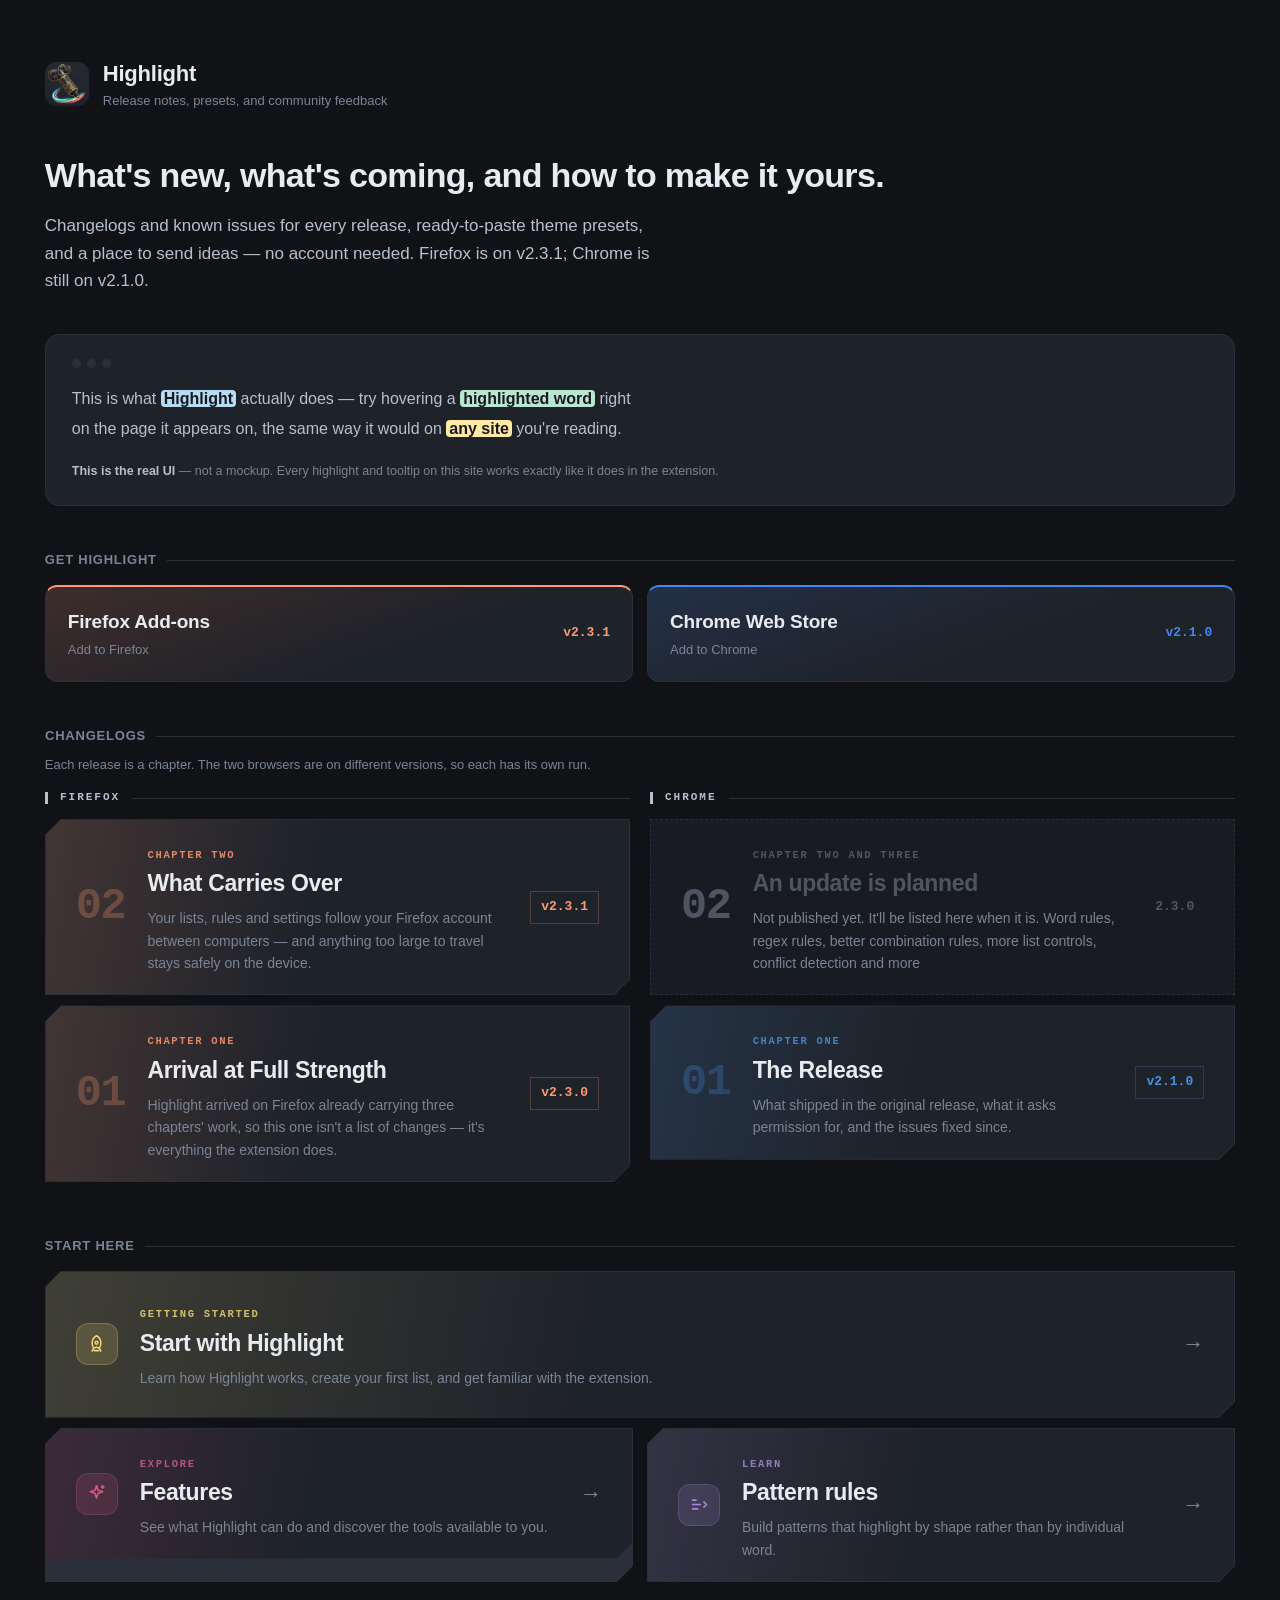
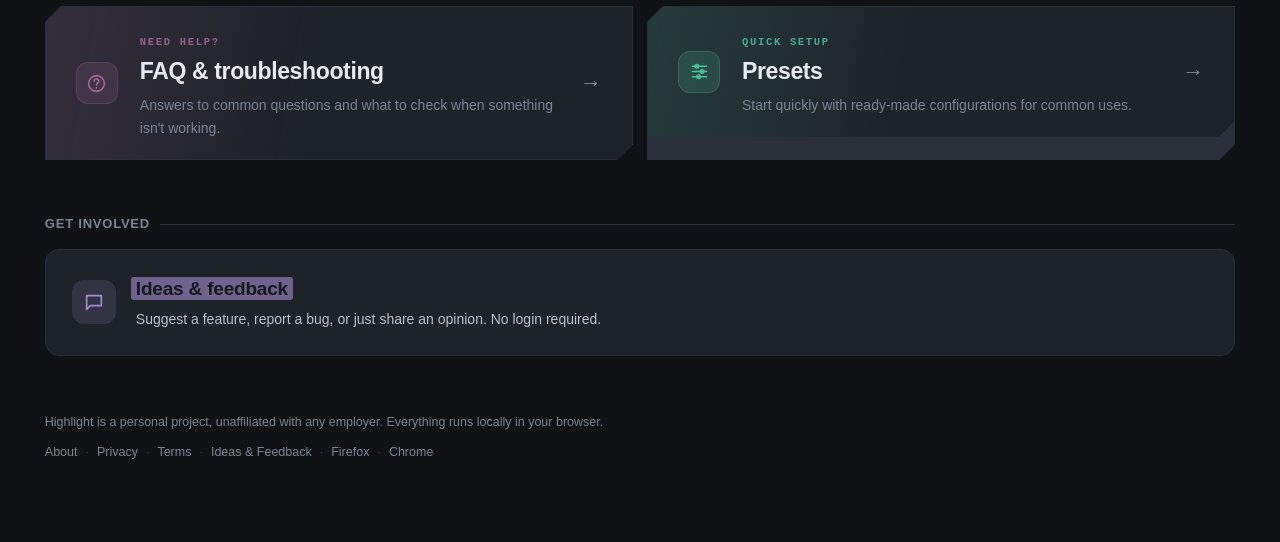
==== index.html @ 870a03f5 "Add files via upload" ====
<!DOCTYPE html>
<html lang="en">
<head>
<meta charset="utf-8" />
<meta name="viewport" content="width=device-width, initial-scale=1" />
<title>Highlight — Home</title>
<style>
  :root {
    --bg: #101216; --panel: #1e2229; --panel-alt: #181b21; --border: #2a2f39;
    --text: #e8ecf1; --text-soft: #b7c0cc; --muted: #7b8494;
    --accent: #3D8BFD; --accent-soft: rgba(61,139,253,0.15);
    --green: #7dd3a0; --amber: #ffd166; --red: #ff8080; --purple: #c9a6f0;
    --radius: 14px;
  }
  * { box-sizing: border-box; }
  body {
    margin: 0; background: var(--bg); color: var(--text);
    font-family: -apple-system, "Segoe UI", Roboto, Arial, sans-serif;
    line-height: 1.6;
  }
  .wrap { max-width: 1600px; margin: 0 auto; padding: 56px clamp(20px, 3.5vw, 72px) 80px; }
  .brand { display:flex; align-items:center; gap:14px; margin-bottom: 36px; }
  .brand img { width:44px; height:44px; border-radius:11px; }
  .brand .name { font-size: 22px; font-weight: 800; letter-spacing: -0.01em; }
  .brand .sub { color: var(--muted); font-size: 13px; }
  h1 { font-size: 34px; margin: 0 0 10px; letter-spacing: -0.02em; }
  .lede { color: var(--text-soft); font-size: 17px; max-width: 620px; margin: 0 0 40px; }
  .section-title { font-size: 13px; font-weight: 700; text-transform: uppercase; letter-spacing: .06em; color: var(--muted); margin: 44px 0 14px; display:flex; align-items:center; gap:10px; }
  .section-title::after { content:""; flex:1; height:1px; background: var(--border); }
  .section-note { color: var(--muted); font-size: 13px; margin: -6px 0 14px; }
  footer { margin-top: 56px; color: var(--muted); font-size: 12.5px; }
  .footer-links { margin-top: 10px; display:flex; gap: 8px; align-items:center; flex-wrap: wrap; }
  .footer-links a { color: var(--muted); text-decoration:none; }
  .footer-links a:hover { color: var(--accent); }
  .footer-links span { color: var(--border); }

  @keyframes hlxFadeUp { from { opacity: 0; transform: translateY(8px); } to { opacity: 1; transform: translateY(0); } }
  .wrap > * { animation: hlxFadeUp .5s ease both; }
  .wrap > *:nth-child(1) { animation-delay: 0s; }
  .wrap > *:nth-child(2) { animation-delay: .04s; }
  .wrap > *:nth-child(3) { animation-delay: .08s; }
  .wrap > *:nth-child(4) { animation-delay: .12s; }
  .wrap > *:nth-child(5) { animation-delay: .16s; }
  .wrap > *:nth-child(n+6) { animation-delay: .2s; }
  @media (prefers-reduced-motion: reduce) {
    .wrap > * { animation: none; }
  }
  details { transition: border-color .15s ease, background-color .15s ease; }
  details:hover { border-color: var(--accent); }
  summary { transition: color .12s ease; }

  .hero-demo {
    background: var(--panel); border: 1px solid var(--border); border-radius: var(--radius);
    padding: 24px 26px; margin: 28px 0 40px; position: relative; overflow: visible;
  }
  .hero-demo .browser-chrome { display:flex; align-items:center; gap:6px; margin-bottom: 16px; }
  .hero-demo .browser-chrome span { width:9px; height:9px; border-radius:50%; background: var(--border); }
  .hero-demo p { margin: 0; font-size: 16px; line-height: 1.9; color: var(--text-soft); max-width: 560px; }
  .hlx-demo-mark {
    position: relative; border-radius: 4px; padding: 0 3px; cursor: default;
    color: #0a0e14; font-weight: 600; transition: filter .1s ease;
  }
  .hlx-demo-mark:hover { filter: brightness(0.92); }

  .hlx-demo-mark.blue  { background: #B6DCF5; color: #16181d; }
  .hlx-demo-mark.green { background: #B8E6D0; color: #16181d; }
  .hlx-demo-mark.amber { background: #FFE9A3; color: #16181d; }
  .hlx-demo-note {
    position: absolute; left: 50%; bottom: calc(100% + 8px); transform: translateX(-50%) translateY(4px);
    width: 210px; background: #14161c; border: 1px solid var(--accent); border-radius: 10px;
    padding: 9px 12px 11px; box-shadow: 0 12px 28px rgba(0,0,0,0.45);
    opacity: 0; pointer-events: none; transition: opacity .15s ease, transform .15s ease;
    z-index: 5; text-align: left; display: flex; flex-direction: column; gap: 3px;
  }
  .hlx-demo-mark:hover .hlx-demo-note, .hlx-demo-mark:focus .hlx-demo-note {
    opacity: 1; transform: translateX(-50%) translateY(0);
  }
  .hlx-demo-note .note-title {
    font-size: 10.5px; font-weight: 700; letter-spacing: .03em; text-transform: uppercase;
    color: var(--accent); margin-bottom: 3px;
  }
  .hlx-demo-note .note-msg { font-size: 12px; line-height: 1.4; color: var(--text-soft); font-weight: 400; }
  .hero-demo .caption { margin-top: 16px; font-size: 12.5px; color: var(--muted); }
  .hero-demo .caption strong { color: var(--text-soft); }

/* =========================================
   COLOR SYSTEM
   ========================================= */

/* ---------- START HERE ---------- */

.c-butter {
  --c: #F0D778;
  --c-soft: rgba(240,215,120,0.16);
  --c-mark: rgba(240,215,120,0.85);
  --c-quiet: rgba(240,215,120,0.24);
}

.c-berry {
  --c: #D45B82;
  --c-soft: rgba(212,91,130,0.16);
  --c-mark: rgba(212,91,130,0.60);
  --c-quiet: rgba(212,91,130,0.24);
}

.c-mauve {
  --c: #A86A9D;
  --c-soft: rgba(168,106,157,0.16);
  --c-mark: rgba(168,106,157,0.60);
  --c-quiet: rgba(168,106,157,0.24);
}

.c-lavender {
  --c: #A58CD2;
  --c-soft: rgba(165,140,210,0.16);
  --c-mark: rgba(165,140,210,0.60);
  --c-quiet: rgba(165,140,210,0.24);
}

.c-emerald {
  --c: #4BC39B;
  --c-soft: rgba(75,195,155,0.16);
  --c-mark: rgba(75,195,155,0.60);
  --c-quiet: rgba(75,195,155,0.24);
}

.c-orange {
  --c: #FF9970;
  --c-soft: rgba(255,153,112,0.16);
  --c-mark: rgba(255,153,112,0.42);
  --c-quiet: rgba(255,153,112,0.24);
}

.c-sky {
  --c: #4A90E2;
  --c-soft: rgba(74,144,226,0.16);
  --c-mark: rgba(74,144,226,0.42);
  --c-quiet: rgba(74,144,226,0.24);
}


/* ---------- DARK-TEXT MARKS ---------- */

.c-butter .mark,
.c-emerald .mark,
.c-sky .mark,
.c-lavender .mark,
.c-mauve .mark {
  color: #16181d;
}


/* ---------- UNIVERSAL MARK ---------- */

.mark {
  background: var(--c-mark);
  border-radius: 3px;
  padding: 1px 5px;
  margin-left: -5px;
  box-decoration-break: clone;
  -webkit-box-decoration-break: clone;
  transition:
    background-color .18s ease,
    color .18s ease;
}

.start-primary {
  margin-bottom: 14px;
}

.start-primary .chapter-inner {
  min-height: 145px;
}

.start-grid {
  display: grid;
  grid-template-columns: 1fr 1fr;
  gap: 14px;
}

.start-card {
  margin: 0;
}

.start-card .chapter-inner {
  min-height: 125px;
}


.start-icon {
  width: 42px;
  height: 42px;
  flex: 0 0 42px;

  display: flex;
  align-items: center;
  justify-content: center;

  border: 1px solid var(--c-quiet);
  border-radius: 12px;

  background: var(--c-soft);
  color: var(--c);

  transition:
    transform .18s ease,
    background .18s ease;
}

.start-icon svg {
  width: 21px;
  height: 21px;
}

.chapter:hover .start-icon {
  transform: translateY(-2px);
  background: var(--c-soft);
}

.chapter-arrow {
  font-size: 22px;
  line-height: 1;
  opacity: .5;
  align-self: center;

  transition:
    transform .18s ease,
    opacity .18s ease;
}

.chapter:hover .chapter-arrow {
  opacity: .9;
  transform: translateX(4px);
}

@media (max-width: 760px) {
  .start-grid {
    grid-template-columns: 1fr;
    gap: 10px;
  }

  .start-primary .chapter-inner,
  .start-card .chapter-inner {
    min-height: 0;
  }
}

  a.card:hover .mark {
    background: var(--c);
    color: #0a0e14;
  }
  .card {
    display: block; text-decoration: none; color: inherit; position: relative;
    background: var(--panel); border: 1px solid var(--border); border-radius: var(--radius);
    padding: 20px 22px;
    transition: border-color .15s ease, transform .15s ease, box-shadow .18s ease, background-color .15s ease;
  }
  a.card:hover { transform: translateY(-2px); box-shadow: 0 10px 24px rgba(0,0,0,0.28); }
  .card h3 { margin: 0 0 5px; font-size: 16px; letter-spacing: -0.01em; }
  .card p { margin: 0; color: var(--muted); font-size: 13.5px; }
  .card .icon {
    width: 32px; height: 32px; border-radius: 9px; display:flex; align-items:center; justify-content:center;
    background: var(--c-soft); color: var(--c); flex-shrink: 0;
    transition: color .15s ease, background-color .15s ease;
  }
  a.card:hover .icon { color: #0a0e14; background: var(--c); }
  a.card:hover { border-color: var(--c); }
  .card-primary { display:flex; align-items:center; gap: 20px; padding: 24px 26px; margin-bottom: 14px; }
  .card-primary .icon { width: 44px; height: 44px; border-radius: 12px; }
  .card-primary h3 { font-size: 19px; margin-bottom: 4px; }
  .card-primary p { font-size: 14px; color: var(--text-soft); }
  .card-primary .kicker {
    display:inline-block; font-size: 10.5px; font-weight: 700; letter-spacing: .05em; text-transform: uppercase;
    color: var(--c); margin-bottom: 6px;
  }
  .card > .kicker {
    display:inline-block; font-size: 10.5px; font-weight: 700; letter-spacing: .05em; text-transform: uppercase;
    color: var(--c); margin-bottom: 6px;
  }
  .card .icon + .kicker { margin-top: 12px; }
  .store-row { display: grid; grid-template-columns: 1fr 1fr; gap: 14px; margin-bottom: 6px; }
  @media (max-width: 620px) { .store-row { grid-template-columns: 1fr; } }
  .store {
    position: relative; display: flex; align-items: center; justify-content: space-between;
    gap: 16px; text-decoration: none; color: inherit; overflow: hidden;
    background: linear-gradient(160deg, var(--c-soft), transparent 62%), var(--panel);
    border: 1px solid var(--border); border-top: 2px solid var(--c);
    border-radius: 12px; padding: 20px 22px;
    transition: border-color .15s ease, transform .15s ease, box-shadow .18s ease;
  }
  .store:hover { transform: translateY(-2px); border-color: var(--c); border-top-color: var(--c);
                 box-shadow: 0 10px 26px rgba(0,0,0,.3); }
  .store-name { font-size: 19px; font-weight: 700; letter-spacing: -.01em; }
  .store-sub { display: block; color: var(--muted); font-size: 13px; margin-top: 3px; }
  .store-ver {
    font-family: "SFMono-Regular", Consolas, monospace; font-size: 13px; color: var(--c);
    font-variant-numeric: tabular-nums; font-weight: 600; white-space: nowrap;
  }
  .chapter {
    position: relative; display: block; text-decoration: none; color: inherit;
    background: var(--border); padding: 1px; margin-bottom: 10px;
    clip-path: polygon(16px 0, 100% 0, 100% calc(100% - 16px), calc(100% - 16px) 100%, 0 100%, 0 16px);
    transition: background-color .16s ease, transform .16s ease;
  }
  a.chapter:hover { background: var(--c); transform: translateX(3px); }
  .chapter-inner {
    position: relative; overflow: hidden;
    display: grid; grid-template-columns: auto minmax(0, 1fr) auto; align-items: center; gap: 0 22px;
    background:
      linear-gradient(100deg, var(--c-soft) 0%, transparent 46%),
      var(--panel);
    padding: 20px clamp(18px, 2.4vw, 30px);
    clip-path: polygon(15px 0, 100% 0, 100% calc(100% - 15px), calc(100% - 15px) 100%, 0 100%, 0 15px);
  }
  .chapter-rank {
    font-family: "SFMono-Regular", Consolas, monospace; font-weight: 700;
    font-size: clamp(30px, 3.4vw, 44px); line-height: 1; letter-spacing: -.03em;
    color: var(--c); opacity: .26; font-variant-numeric: tabular-nums;
    transition: opacity .16s ease;
  }
  a.chapter:hover .chapter-rank { opacity: .5; }
  .chapter-kicker {
    font-family: "SFMono-Regular", Consolas, monospace; font-size: 10.5px; font-weight: 700;
    letter-spacing: .16em; text-transform: uppercase; color: var(--c); opacity: .85; margin-bottom: 5px;
  }
  .chapter-name { display: block; font-size: clamp(19px, 1.9vw, 23px); font-weight: 700; letter-spacing: -.016em; margin-bottom: 5px; }
  .chapter-body { color: var(--muted); font-size: 14px; margin: 0; max-width: 78ch; }
  .chapter-ver {
    font-family: "SFMono-Regular", Consolas, monospace; font-size: 13px; font-weight: 700;
    color: var(--c); font-variant-numeric: tabular-nums; white-space: nowrap;
    border: 1px solid var(--c-quiet); padding: 5px 10px; align-self: center;
  }
  .chapter.pending { background: transparent; padding: 0; clip-path: none; }
  .chapter.pending .chapter-inner {
    background: var(--panel-alt); border: 1px dashed var(--border); clip-path: none;
  }
  .chapter.pending .chapter-rank, .chapter.pending .chapter-kicker,
  .chapter.pending .chapter-name, .chapter.pending .chapter-ver { color: var(--muted); opacity: .55; }
  .chapter.pending .chapter-ver { border-color: var(--border); }
  @media (max-width: 620px) {
    .chapter-inner { grid-template-columns: auto minmax(0, 1fr); gap: 4px 16px; }
    .chapter-ver { grid-column: 2; justify-self: start; margin-top: 10px; }
  }

.release-columns {
  display: grid;
  grid-template-columns: 1fr 1fr;
  gap: 20px;
  align-items: start;
}

.release-browser {
  min-width: 0;
}

.release-browser .cat-track {
  margin-top: 0;
}

@media (max-width: 760px) {
  .release-columns {
    grid-template-columns: 1fr;
    gap: 6px;
  }
}

  .cat-track {
    display: flex; align-items: center; gap: 12px;
    font-family: "SFMono-Regular", Consolas, monospace;
    font-size: 11px; font-weight: 700; letter-spacing: .18em; text-transform: uppercase;
    color: var(--text-soft); margin: 26px 0 12px;
  }
  .cat-track::before { content: ""; width: 3px; height: 12px; background: var(--text-soft); flex-shrink: 0; }
  .cat-track::after { content: ""; flex: 1; height: 1px; background: var(--border); }
  .card-live {
    border-color: var(--c);
    background: linear-gradient(160deg, var(--panel), var(--panel-alt));
  }
  .card-live::before {
    content: ""; position: absolute; inset: 0; border-radius: var(--radius);
    background: radial-gradient(500px 180px at 95% -10%, var(--c-soft), transparent 70%);
    pointer-events: none;
  }
  .pair { display: grid; grid-template-columns: 1fr 1fr; gap: 14px; margin-bottom: 14px; }
  .pair .icon { margin-bottom: 12px; }
  @media (max-width: 620px) { .pair { grid-template-columns: 1fr; } }
  .quiet { padding: 15px 20px; background: var(--panel-alt); }
  .quiet .mark { background: var(--c-quiet); }
  .quiet:hover { border-color: var(--border); transform: none; box-shadow: none; }
  .quiet .head { display:flex; align-items:baseline; justify-content:space-between; gap: 14px; }
  .quiet h3 { font-size: 14.5px; font-weight: 600; color: var(--text-soft); margin-bottom: 3px; }
  .quiet p { font-size: 13px; color: #6a7280; }
  .quiet .ver {
    font-family: "SFMono-Regular", Consolas, monospace; font-size: 12px; color: var(--muted);
    font-variant-numeric: tabular-nums; margin-right: 8px;
  }
  .quiet .chapter { font-style: italic; color: var(--muted); font-weight: 500; }
  .status {
    font-size: 10px; font-weight: 700; letter-spacing: .06em; text-transform: uppercase;
    color: var(--muted); white-space: nowrap; flex-shrink: 0;
  }
  .status.done { color: var(--green); }
  .status.wip { color: var(--amber); }
</style>
</head>
<body>
<div class="wrap">
  <div class="brand">
    <img src="[data-uri]" alt="Highlight logo" />
    <div>
      <div class="name">Highlight</div>
      <div class="sub">Release notes, presets, and community feedback</div>
    </div>
  </div>
  <h1>What's new, what's coming, and how to make it yours.</h1>
  <p class="lede">Changelogs and known issues for every release, ready-to-paste theme presets, and a place to send ideas — no account needed. Firefox is on v2.3.1; Chrome is still on v2.1.0.</p>
  <div class="hero-demo">
    <div class="browser-chrome"><span></span><span></span><span></span></div>
    <p>This is what <span class="hlx-demo-mark blue" tabindex="0">Highlight</span> actually does — try hovering a
    <span class="hlx-demo-mark green" tabindex="0">highlighted word<span class="hlx-demo-note"><span class="note-title">Companies I Follow</span><span class="note-msg">On my "Companies I Follow" list. Click to pin this open.</span></span></span>
    right on the page it appears on, the same way it would on <span class="hlx-demo-mark amber" tabindex="0">any site<span class="hlx-demo-note"><span class="note-title">Reading List Terms</span><span class="note-msg">Matched a term I'm tracking — no server round-trip, all local.</span></span></span> you're reading.</p>
    <div class="caption"><strong>This is the real UI</strong> — not a mockup. Every highlight and tooltip on this site works exactly like it does in the extension.</div>
  </div>
  <div class="section-title">Get Highlight</div>
  <div class="store-row">
    <a class="store" style="--c:#ff9970; --c-soft:rgba(255,113,57,.14);" href="https://addons.mozilla.org/en-US/firefox/addon/highlight_mxm/" target="_blank" rel="noopener">
      <span><span class="store-name">Firefox Add-ons</span><span class="store-sub">Add to Firefox</span></span>
      <span class="store-ver">v2.3.1</span>
    </a>
    <a class="store" style="--c:#4285F4; --c-soft:rgba(66,133,244,.14);" href="https://chromewebstore.google.com/detail/highlight/fifamngjkcdgdcomgdjjegepgnhdjcif" target="_blank" rel="noopener">
      <span><span class="store-name">Chrome Web Store</span><span class="store-sub">Add to Chrome</span></span>
      <span class="store-ver">v2.1.0</span>
    </a>
  </div>

  <div class="section-title">Changelogs</div>
  <p class="section-note">Each release is a chapter. The two browsers are on different versions, so each has its own run.</p>

<div class="release-columns">

  <div class="release-browser">
    <div class="cat-track">Firefox</div>

    <a class="chapter c-orange" href="https://sites.google.com/view/highlight-mxm/changelogs/firefox-changelogs/231Firefox-M1x8R5v3" target="_blank" rel="noopener">
      <span class="chapter-inner">
        <span class="chapter-rank">02</span>
        <span>
          <span class="chapter-kicker">Chapter Two</span>
          <span class="chapter-name">What Carries Over</span>
          <p class="chapter-body">Your lists, rules and settings follow your Firefox account between computers — and anything too large to travel stays safely on the device.</p>
        </span>
        <span class="chapter-ver">v2.3.1</span>
      </span>
    </a>

    <a class="chapter c-orange" href="https://sites.google.com/view/highlight-mxm/changelogs/firefox-changelogs/230Firefox-F4h6T2z9" target="_blank" rel="noopener">
      <span class="chapter-inner">
        <span class="chapter-rank">01</span>
        <span>
          <span class="chapter-kicker">Chapter One</span>
          <span class="chapter-name">Arrival at Full Strength</span>
          <p class="chapter-body">Highlight arrived on Firefox already carrying three chapters' work, so this one isn't a list of changes — it's everything the extension does.</p>
        </span>
        <span class="chapter-ver">v2.3.0</span>
      </span>
    </a>
  </div>

  <div class="release-browser">
    <div class="cat-track">Chrome</div>

    <div class="chapter pending c-blue">
      <span class="chapter-inner">
        <span class="chapter-rank">02</span>
        <span>
          <span class="chapter-kicker">Chapter Two and Three</span>
          <span class="chapter-name">An update is planned</span>
          <p class="chapter-body">Not published yet. It'll be listed here when it is. Word rules, regex rules, better combination rules, more list controls, conflict detection and more</p>
        </span>
        <span class="chapter-ver">2.3.0</span>
      </span>
    </div>

    <a class="chapter c-sky" href="https://sites.google.com/view/highlight-mxm/changelogs/chrome-changelogs/210Chrome-A7K29Xm4" target="_blank" rel="noopener">
      <span class="chapter-inner">
        <span class="chapter-rank">01</span>
        <span>
          <span class="chapter-kicker">Chapter One</span>
          <span class="chapter-name">The Release</span>
          <p class="chapter-body">What shipped in the original release, what it asks permission for, and the issues fixed since.</p>
        </span>
        <span class="chapter-ver">v2.1.0</span>
      </span>
    </a>
  </div>

</div>

<div class="section-title">Start here</div>

<a class="chapter start-primary c-butter"
   href="https://sites.google.com/view/highlight-mxm/learn-and-explore/getting-started"
   target="_blank"
   rel="noopener">

  <span class="chapter-inner">

    <span class="start-icon">
      <svg viewBox="0 0 24 24" fill="none"
           stroke="currentColor" stroke-width="1.75"
           stroke-linecap="round" stroke-linejoin="round">
        <path d="M12 2c3 1.5 5 4.8 5 8.5 0 2.1-.7 4-2 5.5l-3-1-3 1c-1.3-1.5-2-3.4-2-5.5C7 6.8 9 3.5 12 2z"/>
        <circle cx="12" cy="10" r="1.6"/>
        <path d="M9 15.5l-2 4M15 15.5l2 4M9.5 19h5"/>
      </svg>
    </span>

    <span>
      <span class="chapter-kicker">Getting Started</span>
      <span class="chapter-name">Start with Highlight</span>
      <p class="chapter-body">
        Learn how Highlight works, create your first list,
        and get familiar with the extension.
      </p>
    </span>

    <span class="chapter-arrow">→</span>

  </span>
</a>

<div class="start-grid">

  <a class="chapter start-card c-berry"
     href="https://sites.google.com/view/highlight-mxm/learn-and-explore/features"
     target="_blank"
     rel="noopener">

    <span class="chapter-inner">

      <span class="start-icon">
        <svg viewBox="0 0 24 24" fill="none"
             stroke="currentColor" stroke-width="1.75"
             stroke-linecap="round" stroke-linejoin="round">
          <path d="M12 3l1.8 5.2L19 10l-5.2 1.8L12 17l-1.8-5.2L5 10l5.2-1.8L12 3z"/>
          <path d="M19 3v3M20.5 4.5h-3"/>
        </svg>
      </span>

      <span>
        <span class="chapter-kicker">Explore</span>
        <span class="chapter-name">Features</span>
        <p class="chapter-body">
          See what Highlight can do and discover the tools available to you.
        </p>
      </span>

      <span class="chapter-arrow">→</span>

    </span>
  </a>

  <a class="chapter start-card c-lavender"
     href="https://sites.google.com/view/highlight-mxm/learn-and-explore/regex-rules"
     target="_blank"
     rel="noopener">

    <span class="chapter-inner">

      <span class="start-icon">
        <svg viewBox="0 0 24 24" fill="none"
             stroke="currentColor" stroke-width="1.75"
             stroke-linecap="round" stroke-linejoin="round">
          <path d="M4 7h4M4 12h9M4 17h6"/>
          <path d="M17 9l3 3-3 3"/>
        </svg>
      </span>

      <span>
        <span class="chapter-kicker">Learn</span>
        <span class="chapter-name">Pattern rules</span>
        <p class="chapter-body">
          Build patterns that highlight by shape rather than by individual word.
        </p>
      </span>

      <span class="chapter-arrow">→</span>

    </span>
  </a>


  <!-- FAQ -->
  <a class="chapter start-card c-mauve"
     href="https://sites.google.com/view/highlight-mxm/learn-and-explore/faq-and-troubleshooting"
     target="_blank"
     rel="noopener">

    <span class="chapter-inner">

      <span class="start-icon">
        <svg viewBox="0 0 24 24" fill="none"
             stroke="currentColor" stroke-width="1.75"
             stroke-linecap="round" stroke-linejoin="round">
          <circle cx="12" cy="12" r="9"/>
          <path d="M9.3 9.3a2.7 2.7 0 1 1 5.4.3c0 1.7-2.7 1.9-2.7 4"/>
          <path d="M12 17h.01"/>
        </svg>
      </span>

      <span>
        <span class="chapter-kicker">Need Help?</span>
        <span class="chapter-name">FAQ &amp; troubleshooting</span>
        <p class="chapter-body">
          Answers to common questions and what to check when something isn't working.
        </p>
      </span>

      <span class="chapter-arrow">→</span>

    </span>
  </a>


  <!-- Presets -->
  <a class="chapter start-card c-emerald"
     href="https://sites.google.com/view/highlight-mxm/learn-and-explore/presets"
     target="_blank"
     rel="noopener">

    <span class="chapter-inner">

      <span class="start-icon">
        <svg viewBox="0 0 24 24" fill="none"
             stroke="currentColor" stroke-width="1.75"
             stroke-linecap="round" stroke-linejoin="round">
          <path d="M4 6h16M4 12h16M4 18h16"/>
          <circle cx="9" cy="6" r="2"/>
          <circle cx="15" cy="12" r="2"/>
          <circle cx="11" cy="18" r="2"/>
        </svg>
      </span>

      <span>
        <span class="chapter-kicker">Quick Setup</span>
        <span class="chapter-name">Presets</span>
        <p class="chapter-body">
          Start quickly with ready-made configurations for common uses.
        </p>
      </span>

      <span class="chapter-arrow">→</span>

    </span>
  </a>

</div>

  <div class="pair">
  </div>
  <div class="section-title">Get involved</div>
  <a class="card card-primary c-lavender" href="https://sites.google.com/view/highlight-mxm/ideas-and-feedback" target="_blank" rel="noopener">
    <div class="icon"><svg viewBox="0 0 24 24" fill="none" stroke="currentColor" stroke-width="1.75" stroke-linecap="round" stroke-linejoin="round" width="22" height="22"><path d="M4 5h16v11H8l-4 4V5z"/></svg></div>
    <div>
      <h3><span class="mark">Ideas &amp; feedback</span></h3>
      <p>Suggest a feature, report a bug, or just share an opinion. No login required.</p>
    </div>
  </a>
  <footer>
    Highlight is a personal project, unaffiliated with any employer. Everything runs locally in your browser.
    <div class="footer-links">
      <a href="https://sites.google.com/view/highlight-mxm/about" target="_blank" rel="noopener">About</a><span>·</span><a href="https://sites.google.com/view/highlight-mxm/legal/privacy" target="_blank" rel="noopener">Privacy</a><span>·</span><a href="https://sites.google.com/view/highlight-mxm/legal/terms-of-service" target="_blank" rel="noopener">Terms</a><span>·</span><a href="https://sites.google.com/view/highlight-mxm/ideas-and-feedback" target="_blank" rel="noopener">Ideas &amp; Feedback</a><span>·</span><a href="https://addons.mozilla.org/en-US/firefox/addon/highlight_mxm/" target="_blank" rel="noopener">Firefox</a><span>·</span><a href="https://chromewebstore.google.com/detail/highlight/fifamngjkcdgdcomgdjjegepgnhdjcif" target="_blank" rel="noopener">Chrome</a>
    </div>
  </footer>
</div>
</body>
</html>
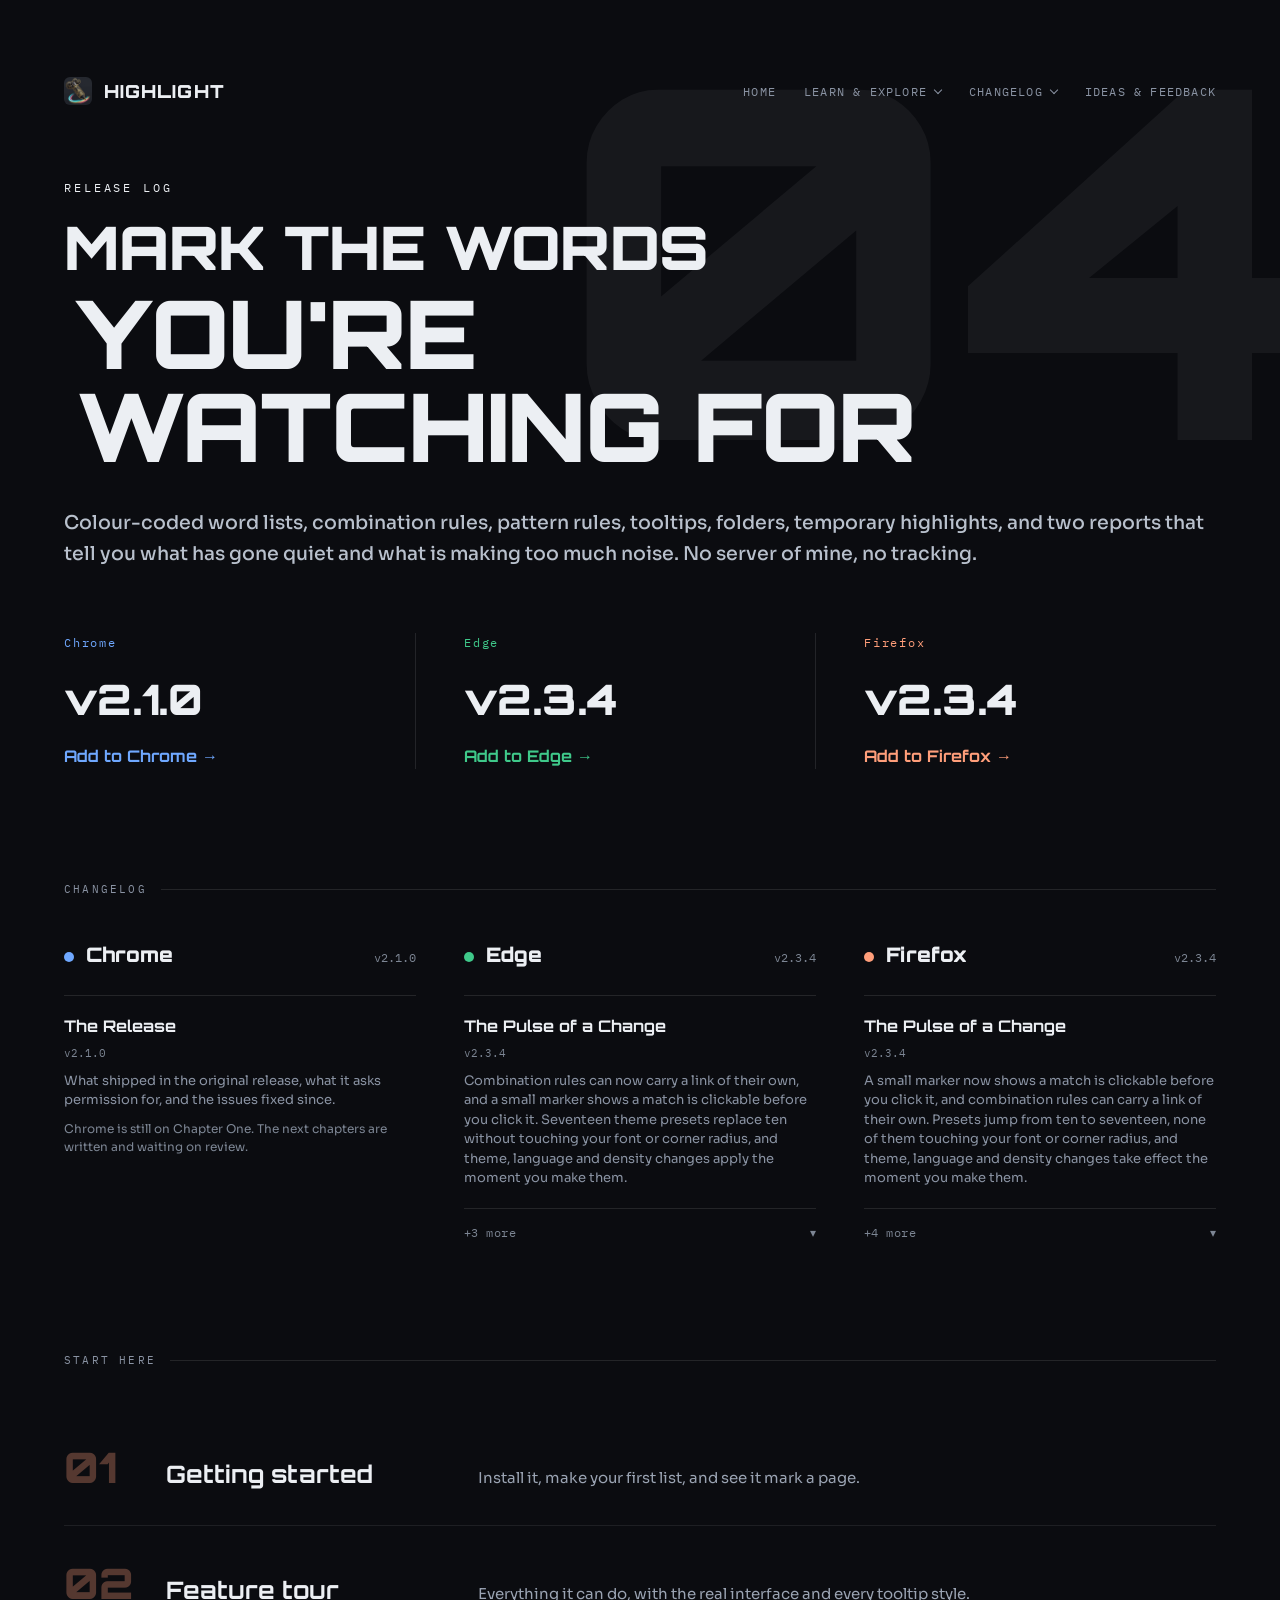
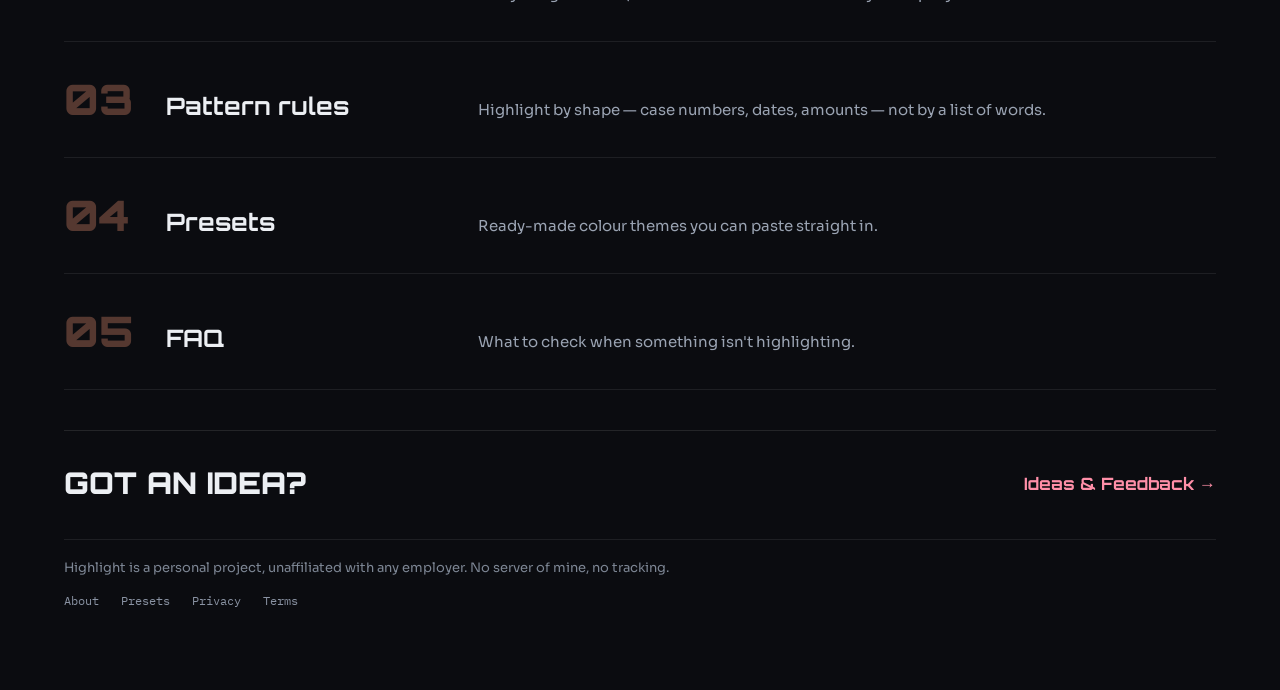
==== commit 51b3ee71: "Update index.html" ====
--- a/index.html
+++ b/index.html
@@ -3,675 +3,124 @@
 <head>
 <meta charset="utf-8" />
 <meta name="viewport" content="width=device-width, initial-scale=1" />
-<title>Highlight — Home</title>
+<title>Highlight &mdash; Release log</title>
+<link rel="preconnect" href="https://fonts.googleapis.com">
+<link rel="preconnect" href="https://fonts.gstatic.com" crossorigin>
+<link href="https://fonts.googleapis.com/css2?family=IBM+Plex+Mono:wght@400;500;600&family=Sora:wght@400;500;600;700&display=swap" rel="stylesheet">
+<link rel="stylesheet" href="https://maximo-agm.github.io/highlight-home.css" />
+<link rel="stylesheet" href="https://maximo-agm.github.io/highlight-changelog.css" />
 <style>
-  :root {
-    --bg: #101216; --panel: #1e2229; --panel-alt: #181b21; --border: #2a2f39;
-    --text: #e8ecf1; --text-soft: #b7c0cc; --muted: #7b8494;
-    --accent: #3D8BFD; --accent-soft: rgba(61,139,253,0.15);
-    --green: #7dd3a0; --amber: #ffd166; --red: #ff8080; --purple: #c9a6f0;
-    --radius: 14px;
-  }
-  * { box-sizing: border-box; }
-  body {
-    margin: 0; background: var(--bg); color: var(--text);
-    font-family: -apple-system, "Segoe UI", Roboto, Arial, sans-serif;
-    line-height: 1.6;
-  }
-  .wrap { max-width: 1600px; margin: 0 auto; padding: 56px clamp(20px, 3.5vw, 72px) 80px; }
-  .brand { display:flex; align-items:center; gap:14px; margin-bottom: 36px; }
-  .brand img { width:44px; height:44px; border-radius:11px; }
-  .brand .name { font-size: 22px; font-weight: 800; letter-spacing: -0.01em; }
-  .brand .sub { color: var(--muted); font-size: 13px; }
-  h1 { font-size: 34px; margin: 0 0 10px; letter-spacing: -0.02em; }
-  .lede { color: var(--text-soft); font-size: 17px; max-width: 620px; margin: 0 0 40px; }
-  .section-title { font-size: 13px; font-weight: 700; text-transform: uppercase; letter-spacing: .06em; color: var(--muted); margin: 44px 0 14px; display:flex; align-items:center; gap:10px; }
-  .section-title::after { content:""; flex:1; height:1px; background: var(--border); }
-  .section-note { color: var(--muted); font-size: 13px; margin: -6px 0 14px; }
-  footer { margin-top: 56px; color: var(--muted); font-size: 12.5px; }
-  .footer-links { margin-top: 10px; display:flex; gap: 8px; align-items:center; flex-wrap: wrap; }
-  .footer-links a { color: var(--muted); text-decoration:none; }
-  .footer-links a:hover { color: var(--accent); }
-  .footer-links span { color: var(--border); }
-
-  @keyframes hlxFadeUp { from { opacity: 0; transform: translateY(8px); } to { opacity: 1; transform: translateY(0); } }
-  .wrap > * { animation: hlxFadeUp .5s ease both; }
-  .wrap > *:nth-child(1) { animation-delay: 0s; }
-  .wrap > *:nth-child(2) { animation-delay: .04s; }
-  .wrap > *:nth-child(3) { animation-delay: .08s; }
-  .wrap > *:nth-child(4) { animation-delay: .12s; }
-  .wrap > *:nth-child(5) { animation-delay: .16s; }
-  .wrap > *:nth-child(n+6) { animation-delay: .2s; }
-  @media (prefers-reduced-motion: reduce) {
-    .wrap > * { animation: none; }
-  }
-  details { transition: border-color .15s ease, background-color .15s ease; }
-  details:hover { border-color: var(--accent); }
-  summary { transition: color .12s ease; }
-
-  .hero-demo {
-    background: var(--panel); border: 1px solid var(--border); border-radius: var(--radius);
-    padding: 24px 26px; margin: 28px 0 40px; position: relative; overflow: visible;
-  }
-  .hero-demo .browser-chrome { display:flex; align-items:center; gap:6px; margin-bottom: 16px; }
-  .hero-demo .browser-chrome span { width:9px; height:9px; border-radius:50%; background: var(--border); }
-  .hero-demo p { margin: 0; font-size: 16px; line-height: 1.9; color: var(--text-soft); max-width: 560px; }
-  .hlx-demo-mark {
-    position: relative; border-radius: 4px; padding: 0 3px; cursor: default;
-    color: #0a0e14; font-weight: 600; transition: filter .1s ease;
-  }
-  .hlx-demo-mark:hover { filter: brightness(0.92); }
-
-  .hlx-demo-mark.blue  { background: #B6DCF5; color: #16181d; }
-  .hlx-demo-mark.green { background: #B8E6D0; color: #16181d; }
-  .hlx-demo-mark.amber { background: #FFE9A3; color: #16181d; }
-  .hlx-demo-note {
-    position: absolute; left: 50%; bottom: calc(100% + 8px); transform: translateX(-50%) translateY(4px);
-    width: 210px; background: #14161c; border: 1px solid var(--accent); border-radius: 10px;
-    padding: 9px 12px 11px; box-shadow: 0 12px 28px rgba(0,0,0,0.45);
-    opacity: 0; pointer-events: none; transition: opacity .15s ease, transform .15s ease;
-    z-index: 5; text-align: left; display: flex; flex-direction: column; gap: 3px;
-  }
-  .hlx-demo-mark:hover .hlx-demo-note, .hlx-demo-mark:focus .hlx-demo-note {
-    opacity: 1; transform: translateX(-50%) translateY(0);
-  }
-  .hlx-demo-note .note-title {
-    font-size: 10.5px; font-weight: 700; letter-spacing: .03em; text-transform: uppercase;
-    color: var(--accent); margin-bottom: 3px;
-  }
-  .hlx-demo-note .note-msg { font-size: 12px; line-height: 1.4; color: var(--text-soft); font-weight: 400; }
-  .hero-demo .caption { margin-top: 16px; font-size: 12.5px; color: var(--muted); }
-  .hero-demo .caption strong { color: var(--text-soft); }
-
-/* =========================================
-   COLOR SYSTEM
-   ========================================= */
-
-/* ---------- START HERE ---------- */
-
-.c-butter {
-  --c: #F0D778;
-  --c-soft: rgba(240,215,120,0.16);
-  --c-mark: rgba(240,215,120,0.85);
-  --c-quiet: rgba(240,215,120,0.24);
-}
-
-.c-berry {
-  --c: #D45B82;
-  --c-soft: rgba(212,91,130,0.16);
-  --c-mark: rgba(212,91,130,0.60);
-  --c-quiet: rgba(212,91,130,0.24);
-}
-
-.c-mauve {
-  --c: #A86A9D;
-  --c-soft: rgba(168,106,157,0.16);
-  --c-mark: rgba(168,106,157,0.60);
-  --c-quiet: rgba(168,106,157,0.24);
-}
-
-.c-lavender {
-  --c: #A58CD2;
-  --c-soft: rgba(165,140,210,0.16);
-  --c-mark: rgba(165,140,210,0.60);
-  --c-quiet: rgba(165,140,210,0.24);
-}
-
-.c-emerald {
-  --c: #4BC39B;
-  --c-soft: rgba(75,195,155,0.16);
-  --c-mark: rgba(75,195,155,0.60);
-  --c-quiet: rgba(75,195,155,0.24);
-}
-
-.c-orange {
-  --c: #FF9970;
-  --c-soft: rgba(255,153,112,0.16);
-  --c-mark: rgba(255,153,112,0.42);
-  --c-quiet: rgba(255,153,112,0.24);
-}
-
-.c-sky {
-  --c: #4A90E2;
-  --c-soft: rgba(74,144,226,0.16);
-  --c-mark: rgba(74,144,226,0.42);
-  --c-quiet: rgba(74,144,226,0.24);
-}
-
-
-/* ---------- DARK-TEXT MARKS ---------- */
-
-.c-butter .mark,
-.c-emerald .mark,
-.c-sky .mark,
-.c-lavender .mark,
-.c-mauve .mark {
-  color: #16181d;
-}
-
-
-/* ---------- UNIVERSAL MARK ---------- */
-
-.mark {
-  background: var(--c-mark);
-  border-radius: 3px;
-  padding: 1px 5px;
-  margin-left: -5px;
-  box-decoration-break: clone;
-  -webkit-box-decoration-break: clone;
-  transition:
-    background-color .18s ease,
-    color .18s ease;
-}
-
-.start-primary {
-  margin-bottom: 14px;
-}
-
-.start-primary .chapter-inner {
-  min-height: 145px;
-}
-
-.start-grid {
-  display: grid;
-  grid-template-columns: 1fr 1fr;
-  gap: 14px;
-}
-
-.start-card {
-  margin: 0;
-}
-
-.start-card .chapter-inner {
-  min-height: 125px;
-}
-
-
-.start-icon {
-  width: 42px;
-  height: 42px;
-  flex: 0 0 42px;
-
-  display: flex;
-  align-items: center;
-  justify-content: center;
-
-  border: 1px solid var(--c-quiet);
-  border-radius: 12px;
-
-  background: var(--c-soft);
-  color: var(--c);
-
-  transition:
-    transform .18s ease,
-    background .18s ease;
-}
-
-.start-icon svg {
-  width: 21px;
-  height: 21px;
-}
-
-.chapter:hover .start-icon {
-  transform: translateY(-2px);
-  background: var(--c-soft);
-}
-
-.chapter-arrow {
-  font-size: 22px;
-  line-height: 1;
-  opacity: .5;
-  align-self: center;
-
-  transition:
-    transform .18s ease,
-    opacity .18s ease;
-}
-
-.chapter:hover .chapter-arrow {
-  opacity: .9;
-  transform: translateX(4px);
-}
-
-@media (max-width: 760px) {
-  .start-grid {
-    grid-template-columns: 1fr;
-    gap: 10px;
-  }
-
-  .start-primary .chapter-inner,
-  .start-card .chapter-inner {
-    min-height: 0;
-  }
-}
-
-  a.card:hover .mark {
-    background: var(--c);
-    color: #0a0e14;
-  }
-  .card {
-    display: block; text-decoration: none; color: inherit; position: relative;
-    background: var(--panel); border: 1px solid var(--border); border-radius: var(--radius);
-    padding: 20px 22px;
-    transition: border-color .15s ease, transform .15s ease, box-shadow .18s ease, background-color .15s ease;
-  }
-  a.card:hover { transform: translateY(-2px); box-shadow: 0 10px 24px rgba(0,0,0,0.28); }
-  .card h3 { margin: 0 0 5px; font-size: 16px; letter-spacing: -0.01em; }
-  .card p { margin: 0; color: var(--muted); font-size: 13.5px; }
-  .card .icon {
-    width: 32px; height: 32px; border-radius: 9px; display:flex; align-items:center; justify-content:center;
-    background: var(--c-soft); color: var(--c); flex-shrink: 0;
-    transition: color .15s ease, background-color .15s ease;
-  }
-  a.card:hover .icon { color: #0a0e14; background: var(--c); }
-  a.card:hover { border-color: var(--c); }
-  .card-primary { display:flex; align-items:center; gap: 20px; padding: 24px 26px; margin-bottom: 14px; }
-  .card-primary .icon { width: 44px; height: 44px; border-radius: 12px; }
-  .card-primary h3 { font-size: 19px; margin-bottom: 4px; }
-  .card-primary p { font-size: 14px; color: var(--text-soft); }
-  .card-primary .kicker {
-    display:inline-block; font-size: 10.5px; font-weight: 700; letter-spacing: .05em; text-transform: uppercase;
-    color: var(--c); margin-bottom: 6px;
-  }
-  .card > .kicker {
-    display:inline-block; font-size: 10.5px; font-weight: 700; letter-spacing: .05em; text-transform: uppercase;
-    color: var(--c); margin-bottom: 6px;
-  }
-  .card .icon + .kicker { margin-top: 12px; }
-  .store-row { display: grid; grid-template-columns: 1fr 1fr; gap: 14px; margin-bottom: 6px; }
-  @media (max-width: 620px) { .store-row { grid-template-columns: 1fr; } }
-  .store {
-    position: relative; display: flex; align-items: center; justify-content: space-between;
-    gap: 16px; text-decoration: none; color: inherit; overflow: hidden;
-    background: linear-gradient(160deg, var(--c-soft), transparent 62%), var(--panel);
-    border: 1px solid var(--border); border-top: 2px solid var(--c);
-    border-radius: 12px; padding: 20px 22px;
-    transition: border-color .15s ease, transform .15s ease, box-shadow .18s ease;
-  }
-  .store:hover { transform: translateY(-2px); border-color: var(--c); border-top-color: var(--c);
-                 box-shadow: 0 10px 26px rgba(0,0,0,.3); }
-  .store-name { font-size: 19px; font-weight: 700; letter-spacing: -.01em; }
-  .store-sub { display: block; color: var(--muted); font-size: 13px; margin-top: 3px; }
-  .store-ver {
-    font-family: "SFMono-Regular", Consolas, monospace; font-size: 13px; color: var(--c);
-    font-variant-numeric: tabular-nums; font-weight: 600; white-space: nowrap;
-  }
-  .chapter {
-    position: relative; display: block; text-decoration: none; color: inherit;
-    background: var(--border); padding: 1px; margin-bottom: 10px;
-    clip-path: polygon(16px 0, 100% 0, 100% calc(100% - 16px), calc(100% - 16px) 100%, 0 100%, 0 16px);
-    transition: background-color .16s ease, transform .16s ease;
-  }
-  a.chapter:hover { background: var(--c); transform: translateX(3px); }
-  .chapter-inner {
-    position: relative; overflow: hidden;
-    display: grid; grid-template-columns: auto minmax(0, 1fr) auto; align-items: center; gap: 0 22px;
-    background:
-      linear-gradient(100deg, var(--c-soft) 0%, transparent 46%),
-      var(--panel);
-    padding: 20px clamp(18px, 2.4vw, 30px);
-    clip-path: polygon(15px 0, 100% 0, 100% calc(100% - 15px), calc(100% - 15px) 100%, 0 100%, 0 15px);
-  }
-  .chapter-rank {
-    font-family: "SFMono-Regular", Consolas, monospace; font-weight: 700;
-    font-size: clamp(30px, 3.4vw, 44px); line-height: 1; letter-spacing: -.03em;
-    color: var(--c); opacity: .26; font-variant-numeric: tabular-nums;
-    transition: opacity .16s ease;
-  }
-  a.chapter:hover .chapter-rank { opacity: .5; }
-  .chapter-kicker {
-    font-family: "SFMono-Regular", Consolas, monospace; font-size: 10.5px; font-weight: 700;
-    letter-spacing: .16em; text-transform: uppercase; color: var(--c); opacity: .85; margin-bottom: 5px;
-  }
-  .chapter-name { display: block; font-size: clamp(19px, 1.9vw, 23px); font-weight: 700; letter-spacing: -.016em; margin-bottom: 5px; }
-  .chapter-body { color: var(--muted); font-size: 14px; margin: 0; max-width: 78ch; }
-  .chapter-ver {
-    font-family: "SFMono-Regular", Consolas, monospace; font-size: 13px; font-weight: 700;
-    color: var(--c); font-variant-numeric: tabular-nums; white-space: nowrap;
-    border: 1px solid var(--c-quiet); padding: 5px 10px; align-self: center;
-  }
-  .chapter.pending { background: transparent; padding: 0; clip-path: none; }
-  .chapter.pending .chapter-inner {
-    background: var(--panel-alt); border: 1px dashed var(--border); clip-path: none;
-  }
-  .chapter.pending .chapter-rank, .chapter.pending .chapter-kicker,
-  .chapter.pending .chapter-name, .chapter.pending .chapter-ver { color: var(--muted); opacity: .55; }
-  .chapter.pending .chapter-ver { border-color: var(--border); }
-  @media (max-width: 620px) {
-    .chapter-inner { grid-template-columns: auto minmax(0, 1fr); gap: 4px 16px; }
-    .chapter-ver { grid-column: 2; justify-self: start; margin-top: 10px; }
-  }
-
-.release-columns {
-  display: grid;
-  grid-template-columns: 1fr 1fr;
-  gap: 20px;
-  align-items: start;
-}
-
-.release-browser {
-  min-width: 0;
-}
-
-.release-browser .cat-track {
-  margin-top: 0;
-}
-
-@media (max-width: 760px) {
-  .release-columns {
-    grid-template-columns: 1fr;
-    gap: 6px;
-  }
-}
-
-  .cat-track {
-    display: flex; align-items: center; gap: 12px;
-    font-family: "SFMono-Regular", Consolas, monospace;
-    font-size: 11px; font-weight: 700; letter-spacing: .18em; text-transform: uppercase;
-    color: var(--text-soft); margin: 26px 0 12px;
-  }
-  .cat-track::before { content: ""; width: 3px; height: 12px; background: var(--text-soft); flex-shrink: 0; }
-  .cat-track::after { content: ""; flex: 1; height: 1px; background: var(--border); }
-  .card-live {
-    border-color: var(--c);
-    background: linear-gradient(160deg, var(--panel), var(--panel-alt));
-  }
-  .card-live::before {
-    content: ""; position: absolute; inset: 0; border-radius: var(--radius);
-    background: radial-gradient(500px 180px at 95% -10%, var(--c-soft), transparent 70%);
-    pointer-events: none;
-  }
-  .pair { display: grid; grid-template-columns: 1fr 1fr; gap: 14px; margin-bottom: 14px; }
-  .pair .icon { margin-bottom: 12px; }
-  @media (max-width: 620px) { .pair { grid-template-columns: 1fr; } }
-  .quiet { padding: 15px 20px; background: var(--panel-alt); }
-  .quiet .mark { background: var(--c-quiet); }
-  .quiet:hover { border-color: var(--border); transform: none; box-shadow: none; }
-  .quiet .head { display:flex; align-items:baseline; justify-content:space-between; gap: 14px; }
-  .quiet h3 { font-size: 14.5px; font-weight: 600; color: var(--text-soft); margin-bottom: 3px; }
-  .quiet p { font-size: 13px; color: #6a7280; }
-  .quiet .ver {
-    font-family: "SFMono-Regular", Consolas, monospace; font-size: 12px; color: var(--muted);
-    font-variant-numeric: tabular-nums; margin-right: 8px;
-  }
-  .quiet .chapter { font-style: italic; color: var(--muted); font-weight: 500; }
-  .status {
-    font-size: 10px; font-weight: 700; letter-spacing: .06em; text-transform: uppercase;
-    color: var(--muted); white-space: nowrap; flex-shrink: 0;
-  }
-  .status.done { color: var(--green); }
-  .status.wip { color: var(--amber); }
+.cols{align-items:start;}
+.ch-more{display:none;}
+.ch-more.open{display:block;}
+.ch-note{font-size:12px;color:var(--dim);margin-top:10px;line-height:1.5;}
+.ch-toggle{display:flex;align-items:center;justify-content:space-between;width:100%;background:none;border:none;border-top:1px solid var(--line);padding:16px 0 0;margin-top:2px;font-family:var(--mono);font-size:12px;letter-spacing:.04em;color:var(--dim);cursor:pointer;text-align:left;}
+.ch-toggle:hover{color:var(--tc,var(--coral));}
+.ch-toggle-arrow{transition:transform .2s ease;}
+.ch-toggle[aria-expanded="true"] .ch-toggle-arrow{transform:rotate(180deg);}
 </style>
+<!-- Google tag (gtag.js) -->
+<script async src="https://www.googletagmanager.com/gtag/js?id=G-KT4JJE05JH"></script>
+<script>
+  window.dataLayer = window.dataLayer || [];
+  function gtag(){dataLayer.push(arguments);}
+  gtag('js', new Date());
+  gtag('config', 'G-KT4JJE05JH');
+</script>
 </head>
 <body>
-<div class="wrap">
-  <div class="brand">
-    <img src="[data-uri]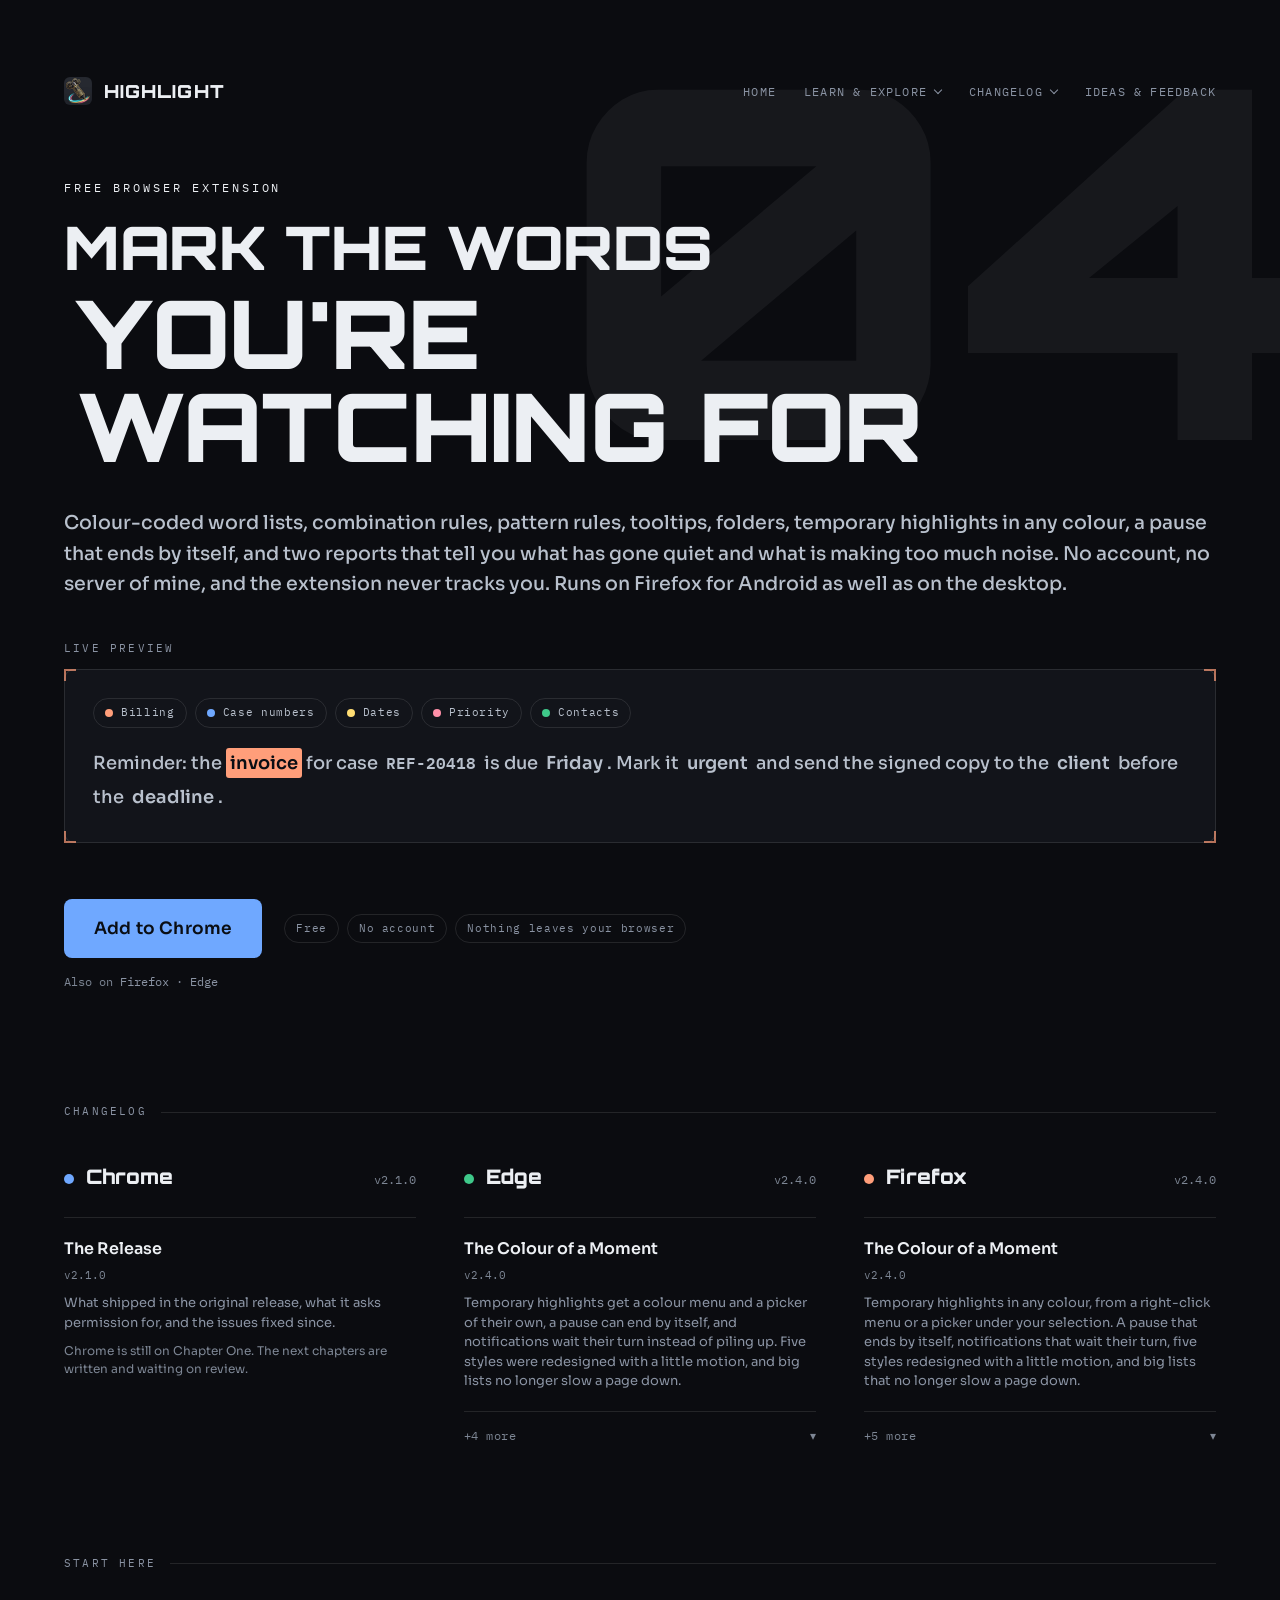
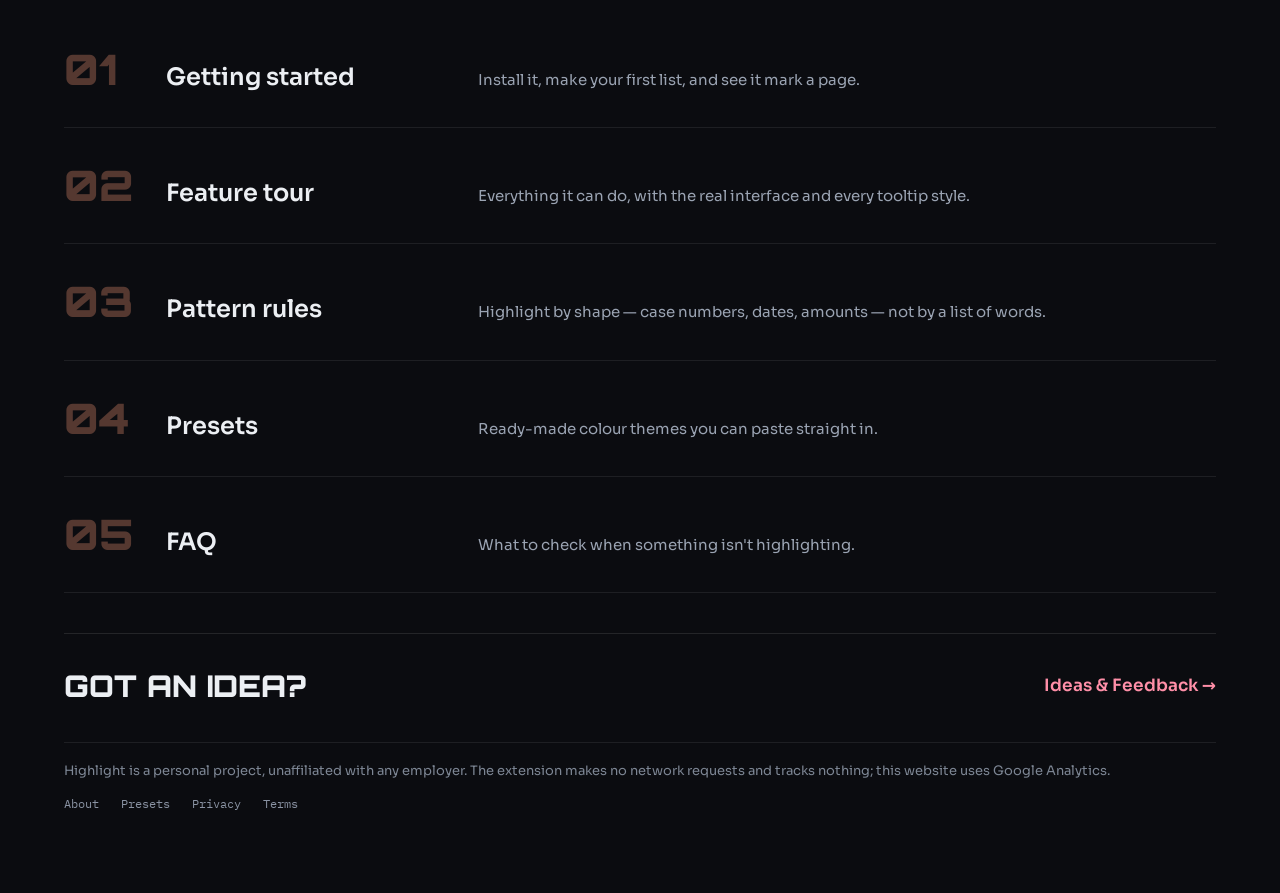
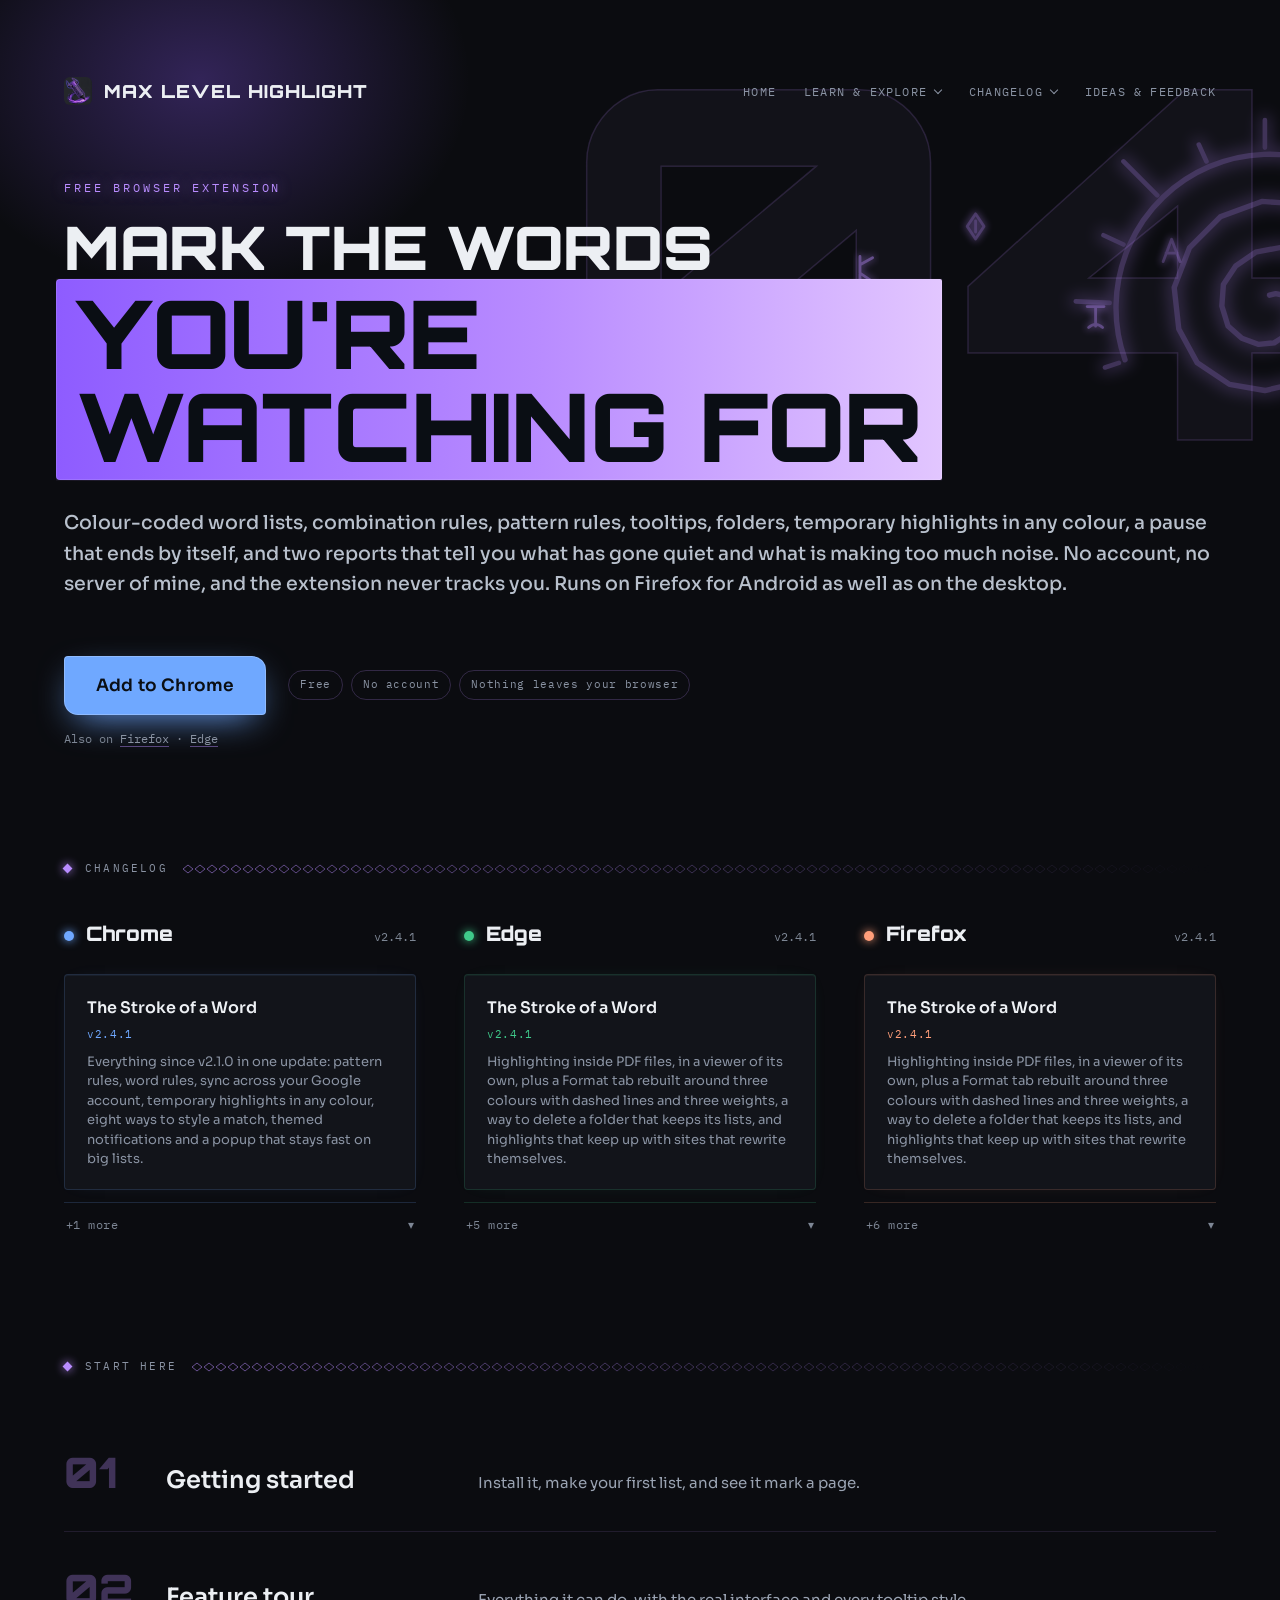
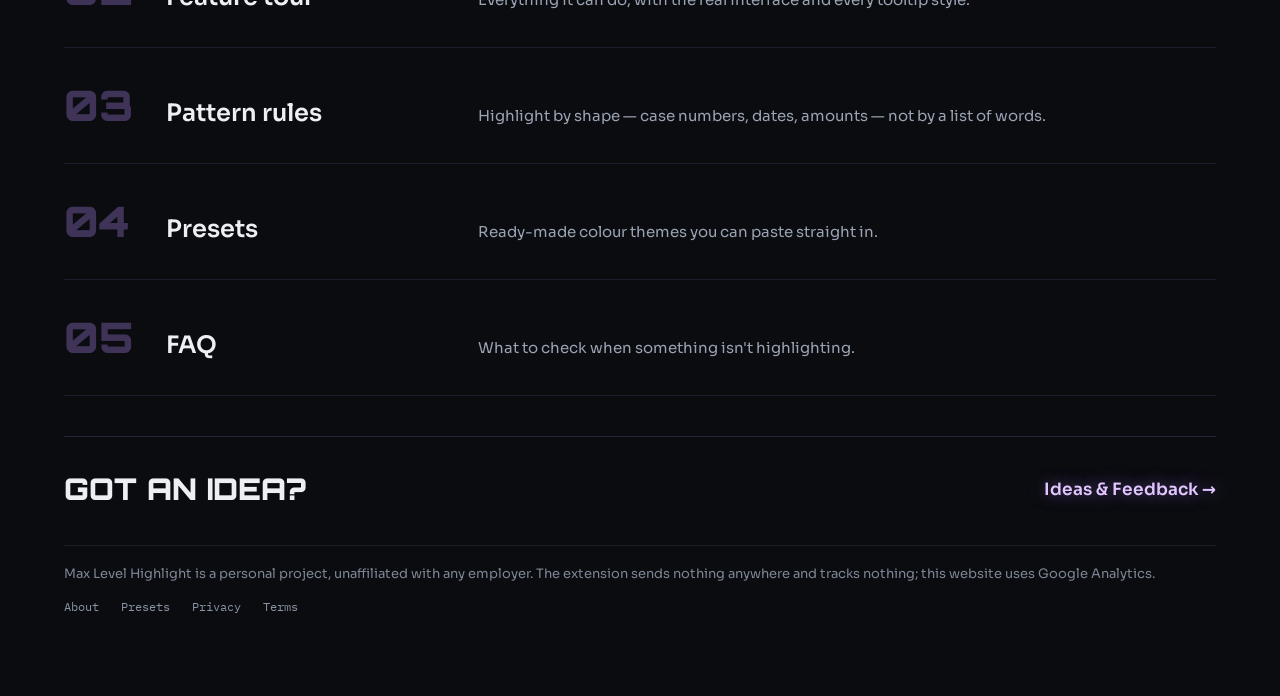
